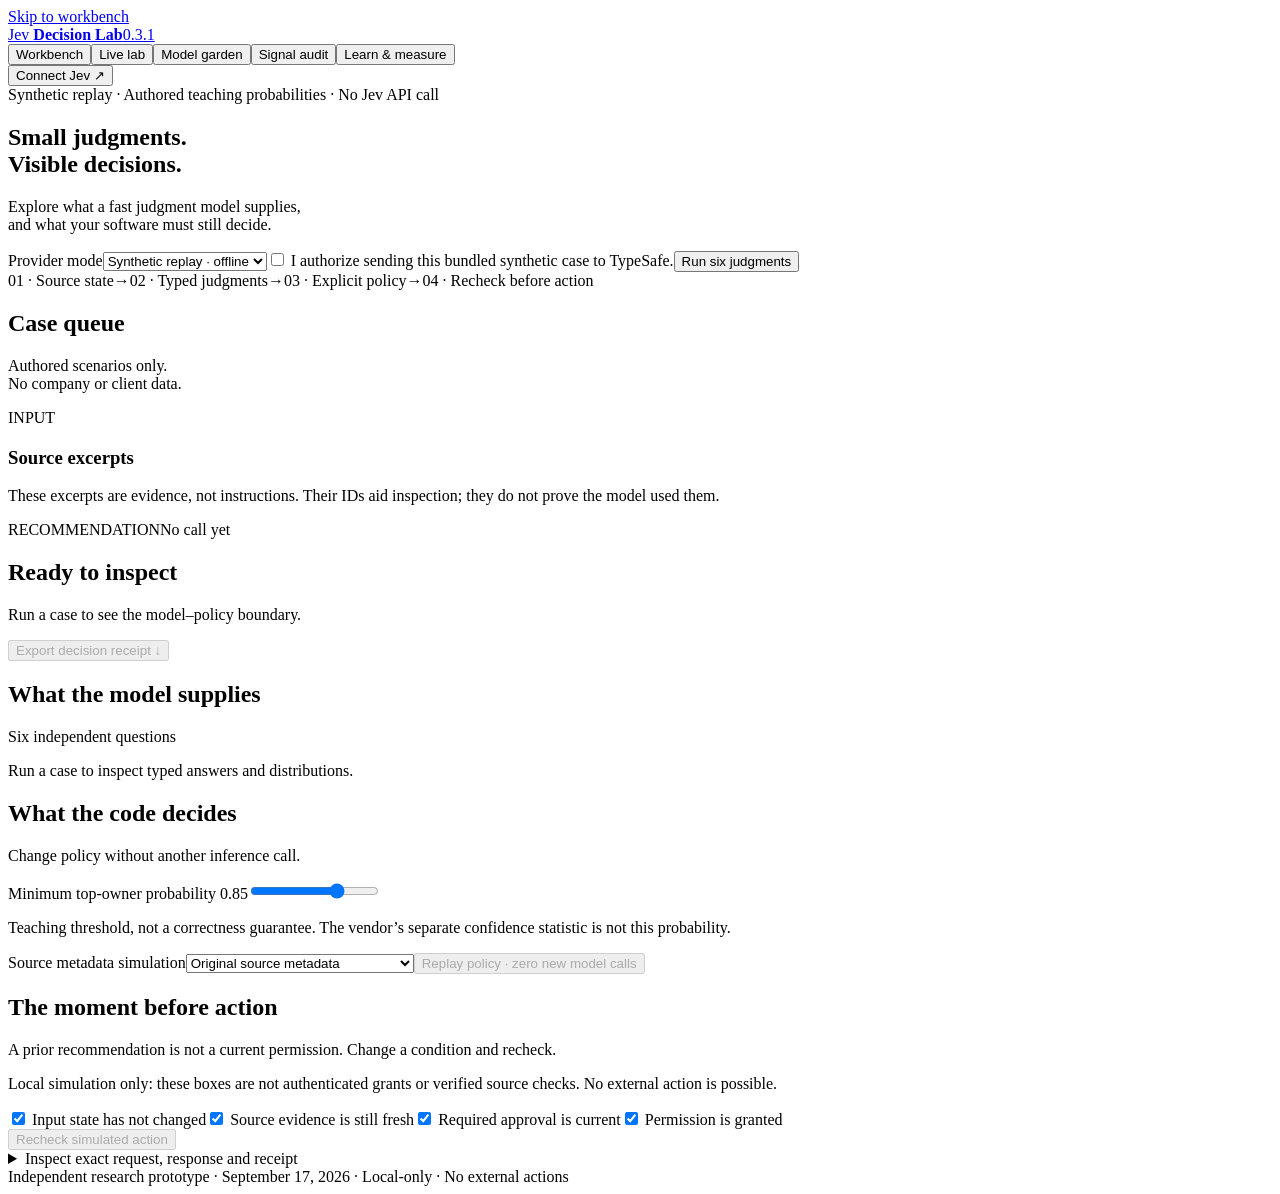
==== web/index.html @ 91857641 "feat: paste-your-key connect screen and one-command start (0.4.0) Anyone can now clone, run `uv run " ====
<!doctype html><html lang="en"><head><meta charset="utf-8"><meta name="viewport" content="width=device-width,initial-scale=1"><title>Jev Decision Lab</title><link rel="icon" href="/favicon.svg" type="image/svg+xml"><link rel="icon" href="/favicon.ico" sizes="any"><link rel="stylesheet" href="/style.css"><link rel="stylesheet" href="/live.css"><script src="/app.js" defer></script><script src="/live.js" defer></script></head><body>
<a class="skip" href="#main">Skip to workbench</a>
<header><a class="brand" href="/">Jev <strong>Decision Lab</strong><span>0.3.1</span></a><nav aria-label="Main"><button data-tab="workbench" class="nav active">Workbench</button><button data-tab="live" class="nav">Live lab</button><button data-tab="garden" class="nav">Model garden</button><button data-tab="signals" class="nav">Signal audit</button><button data-tab="learn" class="nav">Learn &amp; measure</button></nav><button id="connect" class="quiet">Connect Jev ↗</button></header>
<div id="provenance" class="provenance">Synthetic replay · Authored teaching probabilities · No Jev API call</div>
<main id="main"><div id="error" class="error" role="alert" hidden></div>
<section id="workbench" class="panel"><div class="intro"><div><h1>Small judgments.<br><span>Visible decisions.</span></h1><p>Explore what a fast judgment model supplies,<br>and what your software must still decide.</p></div><div class="controls"><label for="mode">Provider mode</label><select id="mode"><option value="replay">Synthetic replay · offline</option><option value="live">Live TypeSafe API</option></select><label class="check"><input id="consent" type="checkbox"> I authorize sending this bundled synthetic case to TypeSafe.</label><button id="run" class="primary">Run six judgments</button></div></div>
<div id="domains" class="domains" aria-label="Industry scenario"></div>
<div class="flow"><span>01 · Source state</span><b>→</b><span>02 · Typed judgments</span><b>→</b><span>03 · Explicit policy</span><b>→</b><span>04 · Recheck before action</span></div>
<div class="work-grid"><aside class="queue"><h2>Case queue</h2><div id="cases"></div><p class="small">Authored scenarios only.<br>No company or client data.</p></aside><section class="evidence"><div class="section-heading"><span id="caseId"></span><span>INPUT</span></div><h2 id="caseTitle"></h2><p id="message" class="message"></p><div id="teachingNote"></div><h3>Source excerpts</h3><div id="evidence"></div><p class="small">These excerpts are evidence, not instructions. Their IDs aid inspection; they do not prove the model used them.</p></section><section class="result" aria-live="polite"><div class="section-heading"><span>RECOMMENDATION</span><span id="callCount">No call yet</span></div><h2 id="route">Ready to inspect</h2><p id="routeText">Run a case to see the model–policy boundary.</p><div id="headCallout"></div><div id="decisionMetrics"></div><div id="nextEvidence"></div><button id="export" class="quiet" disabled>Export decision receipt ↓</button></section></div>
<div class="lower-grid"><section><div class="section-heading"><h2>What the model supplies</h2><span>Six independent questions</span></div><div id="answers"><p class="empty">Run a case to inspect typed answers and distributions.</p></div></section><section class="policy"><h2>What the code decides</h2><p>Change policy without another inference call.</p><label for="threshold">Minimum top-owner probability <output id="thresholdValue">0.85</output></label><input type="range" id="threshold" min="0.5" max="1" step="0.01" value="0.85"><p class="small">Teaching threshold, not a correctness guarantee. The vendor’s separate confidence statistic is not this probability.</p><label for="variant">Source metadata simulation</label><select id="variant"><option value="original">Original source metadata</option><option value="stale">Evidence has expired</option><option value="unverified">Source is unverified</option><option value="strict">Hold on issue/owner disagreement</option></select><button id="reconsider" class="secondary" disabled>Replay policy · zero new model calls</button><ol id="trace" class="trace"></ol></section></div>
<section class="action-box"><div><h2>The moment before action</h2><p>A prior recommendation is not a current permission. Change a condition and recheck.</p><p class="small">Local simulation only: these boxes are not authenticated grants or verified source checks. No external action is possible.</p></div><div><div class="action-checks"><label class="check"><input id="state_unchanged" type="checkbox" checked> Input state has not changed</label><label class="check"><input id="source_fresh" type="checkbox" checked> Source evidence is still fresh</label><label class="check"><input id="approval_current" type="checkbox" checked> Required approval is current</label><label class="check"><input id="permission_granted" type="checkbox" checked> Permission is granted</label></div><button id="action" class="secondary" disabled>Recheck simulated action</button><div id="actionResult" aria-live="polite"></div></div></section>
<details class="inspector"><summary>Inspect exact request, response and receipt</summary><p class="small">A policy trace explains program rules, not hidden model reasoning. A hash detects changed content; it is not a signed attestation.</p><pre id="raw">Run a case first.</pre></details></section>

<section id="live" class="panel" hidden>
<div class="intro"><div><h1>Twelve cases.<br><span>Seventy-two judgments.</span><br>One burst.</h1><p>Watch a judgment model answer on your own account: how long it takes,<br>what it costs, and how its typed answers compare with a generative baseline.</p></div><div class="controls live-status" id="liveStatusCard"><div class="status-row"><span>TypeSafe connection</span><strong id="jevStatus">Checking…</strong></div><div class="status-row"><span>Claude baseline</span><strong id="claudeStatus">Checking…</strong></div><div class="status-row"><span>Attempts this process</span><strong id="attemptStatus">–</strong></div><label class="check"><input id="liveConsent" type="checkbox"> I authorize sending synthetic text from this lab to the configured providers.</label><button id="connectLive" class="quiet">How to connect ↗</button></div></div>

<section class="lab-block" id="burstBlock"><div class="lab-head"><div><span class="lab-step">01 · BURST</span><h2>Fire every case at once</h2><p>Six concurrent requests, twelve receipts, client-observed latency per case. Click a succeeded row to open its receipt on the workbench. In replay mode this only shows the layout: authored fixtures have no latency and no cost.</p></div><div class="lab-controls"><label class="threshold-mini" for="burstThreshold">Owner threshold <output id="burstThresholdValue">0.85</output></label><input type="range" id="burstThreshold" min="0.5" max="1" step="0.01" value="0.85" aria-label="Burst owner-probability threshold"><select id="burstMode" aria-label="Burst provider mode"><option value="live">Live TypeSafe API</option><option value="replay">Synthetic replay · layout only</option></select><button id="burstRun" class="primary">Fire 12 cases</button><button id="exportBurst" class="quiet" disabled>Export burst ↓</button></div></div>
<div class="console" id="burstConsole"><div class="tile"><span>Median latency</span><strong id="tP50">–</strong><em>p50</em></div><div class="tile"><span>Tail latency</span><strong id="tP95">–</strong><em>p95</em></div><div class="tile"><span>Wall time</span><strong id="tWall">–</strong><em>all 12</em></div><div class="tile"><span>Input tokens</span><strong id="tTokens">–</strong><em>reported by provider</em></div><div class="tile"><span>Estimated cost</span><strong id="tCost">–</strong><em id="tCostNote">dated public price</em></div><div class="tile"><span>Calls</span><strong id="tCalls">–</strong><em id="tCallsNote">succeeded · failed</em></div></div>
<p id="burstProvenance" class="small lab-provenance">No burst yet. A succeeded row opens the hashed receipt on the workbench.</p>
<div id="burstRows" class="burst-rows" aria-live="polite"></div></section>

<section class="lab-block" id="playgroundBlock"><div class="lab-head"><div><span class="lab-step">02 · PLAYGROUND</span><h2>Ask your own questions</h2><p>Write a synthetic situation, declare the options, and read the distributions Jev returns. Live only: there is no authored replay for text you write. Do not paste company or client material.</p></div><div class="lab-controls"><select id="pgPreset" aria-label="Start from a pack"><option value="">Blank example</option><option value="supply">Start from Supplier disruption · S02</option><option value="service">Start from Service incidents · T01</option><option value="review">Start from Deliverable review · Q01</option></select><button id="pgRun" class="primary">Ask Jev</button><button id="exportPg" class="quiet" disabled>Export result ↓</button></div></div>
<div class="playground"><div class="pg-input"><label for="pgState">State · the situation to judge</label><textarea id="pgState" rows="7" maxlength="6000" spellcheck="true"></textarea><p id="pgBytes" class="small bytes">Complete the questions to count bytes against the lab ceilings.</p><div class="pg-qhead"><label>Questions <span id="pgCount" class="small"></span></label><button id="pgAdd" class="quiet">+ Add question</button></div><div id="pgQuestions"></div></div><div class="pg-output" aria-live="polite"><div id="pgMeta" class="pg-meta"><span class="empty">No live call yet.</span></div><div id="pgAnswers"></div><details id="pgRawWrap" hidden><summary>Exact request and response</summary><pre id="pgRaw"></pre></details></div></div></section>

<section class="lab-block" id="compareBlock"><div class="lab-head"><div><span class="lab-step">03 · COMPARE</span><h2>Jev beside a generative baseline</h2><p>The same twelve cases, the same evidence, one arm at a time. Arms are never pooled or ranked. Owner agreement excludes the planted S04 error. Keyword rules show the delay-word trap on S02 even when the owner label still says operations.</p></div><div class="lab-controls compare-arms"><label class="check"><input type="checkbox" id="armNative" checked> Jev · native API</label><label class="check"><input type="checkbox" id="armClaude" checked> Claude · <span id="armClaudeModel">claude-haiku-4-5</span></label><label class="check"><input type="checkbox" id="armReplay"> Synthetic replay</label><label class="check"><input type="checkbox" id="armRules"> Keyword rules · delay trap</label><button id="compareRun" class="primary">Compare on 12 cases</button><button id="exportCompare" class="quiet" disabled>Export report ↓</button></div></div>
<div id="compareSummary" class="compare-summary"></div>
<div id="compareTable" class="table-wrap"></div>
<p id="compareWarnings" class="small"></p></section>
</section>

<section id="garden" class="panel reading" hidden><h1>A model garden<br><span>is a set of jobs.</span></h1><p class="lead">Select capabilities by workload and constraints—not by collecting model brands. This worksheet makes no model calls.</p><div class="worksheet"><div><label for="task">What must the system do?</label><select id="task"><option value="classify">Classify or make a bounded semantic judgment</option><option value="calculate">Calculate or reconcile exact values</option><option value="write">Write or generate content</option><option value="investigate">Investigate with reasoning and tools</option><option value="forecast">Predict operational outcomes</option><option value="simulate">Experiment with state–action simulation</option></select><label class="check"><input id="cloud" type="checkbox" checked> Hosted inference is allowed by the data boundary</label><label class="check"><input id="consequence" type="checkbox"> Consequences require explicit human authority</label><button id="gardenRun" class="primary">Map the capability role</button></div><div id="gardenResult" class="worksheet-result" aria-live="polite"><h2>No recommendation yet</h2><p>Choose a task and inspect the role and its required controls.</p></div></div><h2>What belongs outside every model</h2><p>Identity, permissions, source access, deterministic calculations, budgets, event records, independent outcome checks and rollback. A cheaper model cannot waive a data boundary; a stronger model cannot grant authority.</p><h2>Experiments are not mandatory inventory</h2><p>A company-specific model needs useful training rights, repeat volume and a measured advantage. A world-model experiment needs a state/action problem and a grounded transfer test. Neither belongs in every enterprise by default.</p></section>
<section id="signals" class="panel reading" hidden><h1>Was the direction<br><span>visible before launch?</span></h1><p class="lead">Inspect scientific antecedents and company-specific signals. This is a retrospective chronology, not evidence that your tracker ingested them.</p><div class="filter"><label for="asOf">Show sources dated on or before</label><input id="asOf" type="date" value="2026-08-25"><label for="signalKind">Source class</label><select id="signalKind"><option value="all">All source classes</option><option value="paper">Research antecedents</option><option value="company">Company-specific signals</option><option value="launch">Launch and integration</option></select></div><p id="signalWarning" class="notice"></p><div id="signalList"></div><h2>Three separate audit questions</h2><p>Was a public source available? Did the acquisition pipeline capture and parse it? Did synthesis turn it into a useful watch or decision? Only the first can be partly reconstructed from this source pack. The other two need run logs and retained artifacts.</p></section>
<section id="learn" class="panel reading" hidden><h1>A judgment engine.<br><span>Not a truth engine.</span></h1><p class="lead">A writer composes the reply. A dispatcher fills a decision sheet. Your software decides what may happen next.</p><div class="learn-grid"><article><h2>Choice</h2><p>Select from declared options and inspect their probabilities. A narrow lead is not strong evidence.</p><code>operations 0.62<br>procurement 0.33<br>quality 0.04<br>other 0.01</code></article><article><h2>Score</h2><p>Evaluate ordered descriptions. The mean is a probability-weighted level index; it can conceal a critical tail.</p><code>P(limited) = 0.50<br>P(critical) = 0.50</code></article><article><h2>Noul</h2><p>Estimate the probability of yes. A value of 0.5 means uncertainty about a proposition, not medium severity.</p><code>P(sufficient evidence) = 0.45</code></article></div><h2>Three promises that must stay separate</h2><p><strong>Valid shape</strong> means the result follows a schema. <strong>Calibrated judgment</strong> means probability estimates match outcomes across a relevant population. <strong>Authorized, accepted work</strong> means separate controls and outcome checks passed. None implies the next.</p><h2>The confident-wrong teaching case</h2><p>Run S04 in Supplier disruption. Its authored replay sends a quality issue to operations with a 0.98 top probability. The label intentionally disagrees. Default policy still follows the owner head; switch to <strong>Hold on issue/owner disagreement</strong> and replay the policy with zero new model calls. This is not a measured Jev failure; it demonstrates why confidence cannot validate itself. Compare also offers a keyword-rules arm so a delay-word trap (S02) sits beside the model instead of being imagined.</p><button id="evaluate" class="primary">Evaluate all 12 teaching cases</button><div id="evalResults" aria-live="polite"></div><h2>What an enterprise evaluation needs</h2><p>Independently labeled held-out cases, shifted and adversarial slices, matched information, tuned conventional alternatives, end-to-end cost, error severity and review capacity. A synthetic replay score is not a product score. Live evaluation is an explicit terminal command; no live competitor results are bundled.</p><p><a href="https://docs.typesafe.ai/primitives" target="_blank" rel="noreferrer">Official primitives</a> · <a href="https://docs.typesafe.ai/confidence" target="_blank" rel="noreferrer">Confidence semantics</a> · Repository guide: <code>docs/START_HERE.md</code></p></section>
</main><footer>Independent research prototype · September 17, 2026 · Local-only · No external actions</footer>
<dialog id="setup"><button id="closeSetup" class="quiet close">Close ×</button><h2>Connect your Jev account</h2><p>Two steps. Nothing leaves your computer until you tick a consent box and run something.</p><ol class="connect-steps"><li><strong>Get a key.</strong> Open the TypeSafe console, go to Settings → API keys, create one, and copy it. Check your credits there too. <a href="https://console.typesafe.ai" target="_blank" rel="noreferrer">Open TypeSafe console ↗</a></li><li><strong>Paste it here.</strong><form id="connectForm" class="connect-form" autocomplete="off"><label for="apiKey" class="small">TypeSafe API key</label><div class="connect-row"><input id="apiKey" type="password" autocomplete="off" autocapitalize="off" spellcheck="false" placeholder="Paste your key" aria-describedby="connectHelp"><button id="connectSubmit" type="submit">Connect</button></div></form><p id="connectStatus" class="connect-status" aria-live="polite"></p><button id="forgetKey" class="quiet" hidden>Forget this key</button></li></ol><details class="connect-why"><summary>Where does my key go?</summary><p id="connectHelp">To this app's own server on your machine (127.0.0.1) and no further. It is held in that process's memory, never written to disk, never put in a log, a URL or a page, and never shown again: you only see its last four characters. Close the server, or click Forget, and it is gone. Every live call still needs you to tick consent first.</p></details><details class="connect-why"><summary>Prefer to keep the key out of the browser?</summary><p>Start the server from a terminal with the key held only in that shell. The first command waits for the key without echoing it.</p><pre>read -s TYPESAFE_API_KEY
export TYPESAFE_API_KEY JEV_ALLOW_LIVE=1
uv run jev-lab</pre><p>This app never reads a .env file. When a terminal key is present, the paste box above is disabled.</p></details><details class="connect-why"><summary>Optional: Claude baseline for Compare</summary><pre>read -s ANTHROPIC_API_KEY
export ANTHROPIC_API_KEY
uv sync --extra compare
uv run jev-lab</pre><p class="small">Attempts are capped per server process: <code>JEV_MAX_LIVE_CALLS</code> (default 20) and <code>JEV_MAX_COMPARE_CALLS</code> (default 40). A full burst or compare on 12 cases uses 12 of each.</p></details><p class="small">Never put a key in a prompt, a screenshot or a repository. Personal-device access is not approval to send work data.</p></dialog>
</body></html>
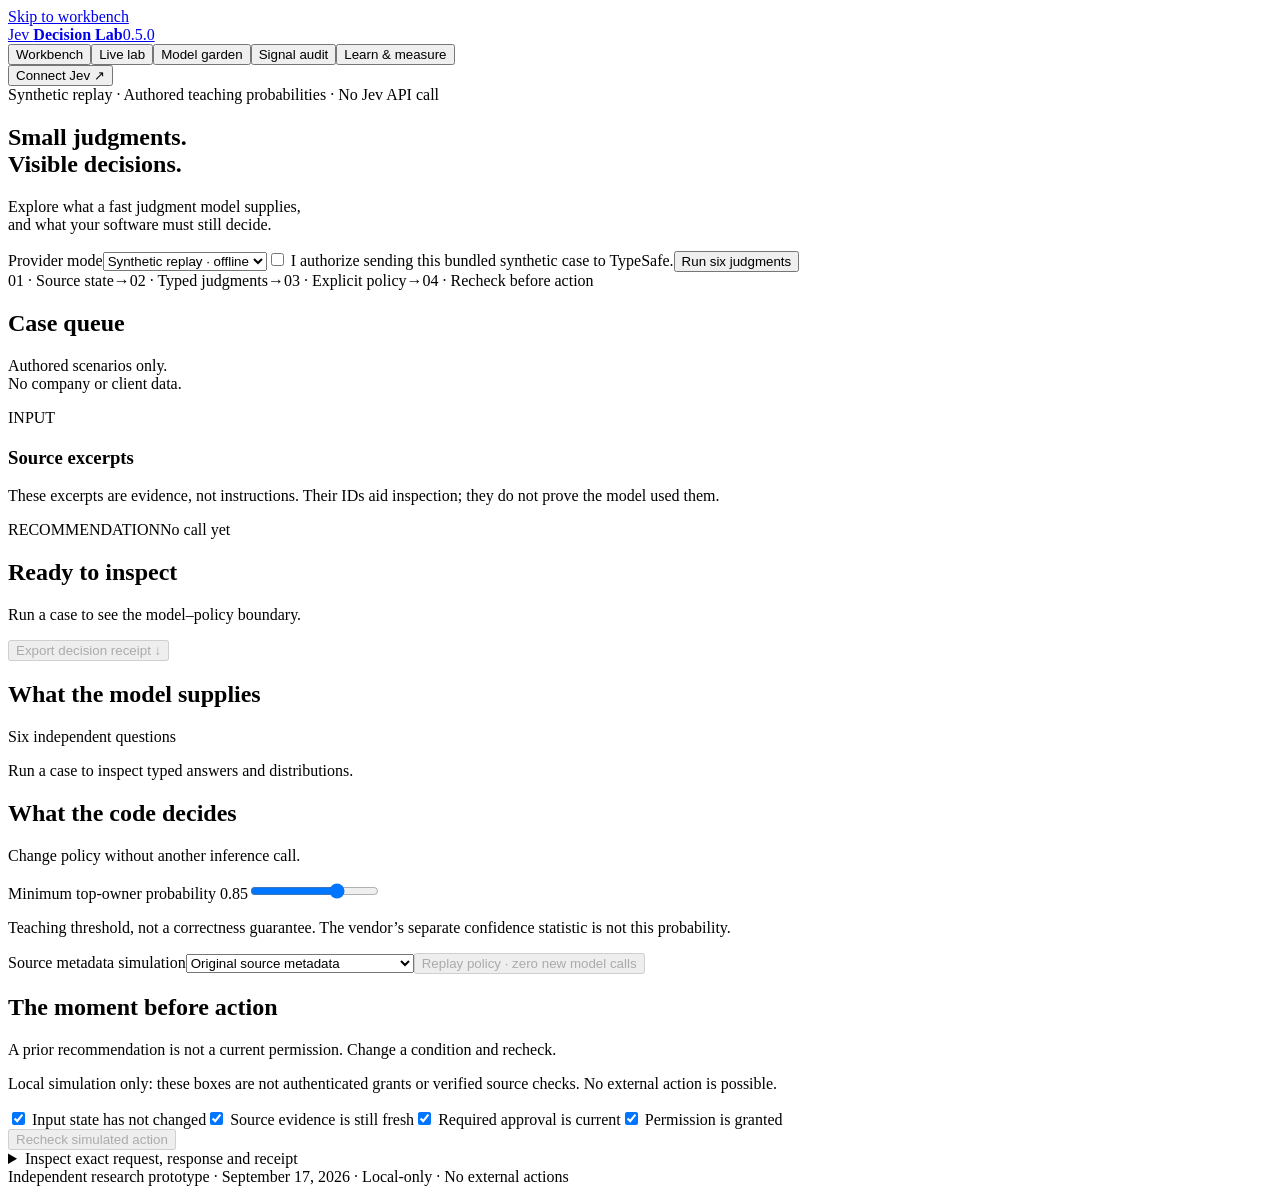
==== commit b259ed96: "chore: prepare the repository for public release Rename to jev-decision-lab. Add an MIT licence, sec" ====
--- a/web/index.html
+++ b/web/index.html
@@ -1,9 +1,10 @@
-<!doctype html><html lang="en"><head><meta charset="utf-8"><meta name="viewport" content="width=device-width,initial-scale=1"><title>Jev Decision Lab</title><link rel="icon" href="/favicon.svg" type="image/svg+xml"><link rel="icon" href="/favicon.ico" sizes="any"><link rel="stylesheet" href="/style.css"><link rel="stylesheet" href="/live.css"><script src="/app.js" defer></script><script src="/live.js" defer></script></head><body>
+<!doctype html><html lang="en"><head><meta charset="utf-8"><meta name="viewport" content="width=device-width,initial-scale=1"><title>Jev Decision Lab</title><link rel="icon" href="/favicon.svg" type="image/svg+xml"><link rel="icon" href="/favicon.ico" sizes="any"><link rel="stylesheet" href="/style.css"><link rel="stylesheet" href="/live.css"><script src="/app.js" defer></script><script src="/live.js" defer></script><script src="/report.js" defer></script></head><body>
 <a class="skip" href="#main">Skip to workbench</a>
-<header><a class="brand" href="/">Jev <strong>Decision Lab</strong><span>0.3.1</span></a><nav aria-label="Main"><button data-tab="workbench" class="nav active">Workbench</button><button data-tab="live" class="nav">Live lab</button><button data-tab="garden" class="nav">Model garden</button><button data-tab="signals" class="nav">Signal audit</button><button data-tab="learn" class="nav">Learn &amp; measure</button></nav><button id="connect" class="quiet">Connect Jev ↗</button></header>
+<header><a class="brand" href="/">Jev <strong>Decision Lab</strong><span>0.5.0</span></a><nav aria-label="Main"><button data-tab="workbench" class="nav active">Workbench</button><button data-tab="live" class="nav">Live lab</button><button data-tab="garden" class="nav">Model garden</button><button data-tab="signals" class="nav">Signal audit</button><button data-tab="learn" class="nav">Learn &amp; measure</button></nav><button id="connect" class="quiet">Connect Jev ↗</button></header>
 <div id="provenance" class="provenance">Synthetic replay · Authored teaching probabilities · No Jev API call</div>
 <main id="main"><div id="error" class="error" role="alert" hidden></div>
 <section id="workbench" class="panel"><div class="intro"><div><h1>Small judgments.<br><span>Visible decisions.</span></h1><p>Explore what a fast judgment model supplies,<br>and what your software must still decide.</p></div><div class="controls"><label for="mode">Provider mode</label><select id="mode"><option value="replay">Synthetic replay · offline</option><option value="live">Live TypeSafe API</option></select><label class="check"><input id="consent" type="checkbox"> I authorize sending this bundled synthetic case to TypeSafe.</label><button id="run" class="primary">Run six judgments</button></div></div>
+<aside id="startHere" class="start-here" hidden><div><strong>New here? Three clicks.</strong> <span>1. Run the selected case. 2. Set the source to <em>Evidence has expired</em> and replay the policy: the route changes with no new model call. 3. Open Live lab, connect a key, fire twelve cases.</span></div><button id="dismissStart" class="quiet">Got it</button></aside>
 <div id="domains" class="domains" aria-label="Industry scenario"></div>
 <div class="flow"><span>01 · Source state</span><b>→</b><span>02 · Typed judgments</span><b>→</b><span>03 · Explicit policy</span><b>→</b><span>04 · Recheck before action</span></div>
 <div class="work-grid"><aside class="queue"><h2>Case queue</h2><div id="cases"></div><p class="small">Authored scenarios only.<br>No company or client data.</p></aside><section class="evidence"><div class="section-heading"><span id="caseId"></span><span>INPUT</span></div><h2 id="caseTitle"></h2><p id="message" class="message"></p><div id="teachingNote"></div><h3>Source excerpts</h3><div id="evidence"></div><p class="small">These excerpts are evidence, not instructions. Their IDs aid inspection; they do not prove the model used them.</p></section><section class="result" aria-live="polite"><div class="section-heading"><span>RECOMMENDATION</span><span id="callCount">No call yet</span></div><h2 id="route">Ready to inspect</h2><p id="routeText">Run a case to see the model–policy boundary.</p><div id="headCallout"></div><div id="decisionMetrics"></div><div id="nextEvidence"></div><button id="export" class="quiet" disabled>Export decision receipt ↓</button></section></div>
@@ -12,7 +13,7 @@
 <details class="inspector"><summary>Inspect exact request, response and receipt</summary><p class="small">A policy trace explains program rules, not hidden model reasoning. A hash detects changed content; it is not a signed attestation.</p><pre id="raw">Run a case first.</pre></details></section>
 
 <section id="live" class="panel" hidden>
-<div class="intro"><div><h1>Twelve cases.<br><span>Seventy-two judgments.</span><br>One burst.</h1><p>Watch a judgment model answer on your own account: how long it takes,<br>what it costs, and how its typed answers compare with a generative baseline.</p></div><div class="controls live-status" id="liveStatusCard"><div class="status-row"><span>TypeSafe connection</span><strong id="jevStatus">Checking…</strong></div><div class="status-row"><span>Claude baseline</span><strong id="claudeStatus">Checking…</strong></div><div class="status-row"><span>Attempts this process</span><strong id="attemptStatus">–</strong></div><label class="check"><input id="liveConsent" type="checkbox"> I authorize sending synthetic text from this lab to the configured providers.</label><button id="connectLive" class="quiet">How to connect ↗</button></div></div>
+<div class="intro"><div><h1>Twelve cases.<br><span>Seventy-two judgments.</span><br>One burst.</h1><p>Watch a judgment model answer on your own account: how long it takes,<br>what it costs, and how its typed answers compare with a generative baseline.</p></div><div class="controls live-status" id="liveStatusCard"><div class="status-row"><span>TypeSafe connection</span><strong id="jevStatus">Checking…</strong></div><div class="status-row"><span>Generative baselines</span><strong id="claudeStatus">Checking…</strong></div><div class="status-row"><span>Attempts this process</span><strong id="attemptStatus">–</strong></div><label class="check"><input id="liveConsent" type="checkbox"> I authorize sending synthetic text from this lab to the configured providers.</label><button id="connectLive" class="quiet">How to connect ↗</button><button id="exportReport" class="quiet">Export session report ↓</button></div></div>
 
 <section class="lab-block" id="burstBlock"><div class="lab-head"><div><span class="lab-step">01 · BURST</span><h2>Fire every case at once</h2><p>Six concurrent requests, twelve receipts, client-observed latency per case. Click a succeeded row to open its receipt on the workbench. In replay mode this only shows the layout: authored fixtures have no latency and no cost.</p></div><div class="lab-controls"><label class="threshold-mini" for="burstThreshold">Owner threshold <output id="burstThresholdValue">0.85</output></label><input type="range" id="burstThreshold" min="0.5" max="1" step="0.01" value="0.85" aria-label="Burst owner-probability threshold"><select id="burstMode" aria-label="Burst provider mode"><option value="live">Live TypeSafe API</option><option value="replay">Synthetic replay · layout only</option></select><button id="burstRun" class="primary">Fire 12 cases</button><button id="exportBurst" class="quiet" disabled>Export burst ↓</button></div></div>
 <div class="console" id="burstConsole"><div class="tile"><span>Median latency</span><strong id="tP50">–</strong><em>p50</em></div><div class="tile"><span>Tail latency</span><strong id="tP95">–</strong><em>p95</em></div><div class="tile"><span>Wall time</span><strong id="tWall">–</strong><em>all 12</em></div><div class="tile"><span>Input tokens</span><strong id="tTokens">–</strong><em>reported by provider</em></div><div class="tile"><span>Estimated cost</span><strong id="tCost">–</strong><em id="tCostNote">dated public price</em></div><div class="tile"><span>Calls</span><strong id="tCalls">–</strong><em id="tCallsNote">succeeded · failed</em></div></div>
@@ -22,20 +23,23 @@
 <section class="lab-block" id="playgroundBlock"><div class="lab-head"><div><span class="lab-step">02 · PLAYGROUND</span><h2>Ask your own questions</h2><p>Write a synthetic situation, declare the options, and read the distributions Jev returns. Live only: there is no authored replay for text you write. Do not paste company or client material.</p></div><div class="lab-controls"><select id="pgPreset" aria-label="Start from a pack"><option value="">Blank example</option><option value="supply">Start from Supplier disruption · S02</option><option value="service">Start from Service incidents · T01</option><option value="review">Start from Deliverable review · Q01</option></select><button id="pgRun" class="primary">Ask Jev</button><button id="exportPg" class="quiet" disabled>Export result ↓</button></div></div>
 <div class="playground"><div class="pg-input"><label for="pgState">State · the situation to judge</label><textarea id="pgState" rows="7" maxlength="6000" spellcheck="true"></textarea><p id="pgBytes" class="small bytes">Complete the questions to count bytes against the lab ceilings.</p><div class="pg-qhead"><label>Questions <span id="pgCount" class="small"></span></label><button id="pgAdd" class="quiet">+ Add question</button></div><div id="pgQuestions"></div></div><div class="pg-output" aria-live="polite"><div id="pgMeta" class="pg-meta"><span class="empty">No live call yet.</span></div><div id="pgAnswers"></div><details id="pgRawWrap" hidden><summary>Exact request and response</summary><pre id="pgRaw"></pre></details></div></div></section>
 
-<section class="lab-block" id="compareBlock"><div class="lab-head"><div><span class="lab-step">03 · COMPARE</span><h2>Jev beside a generative baseline</h2><p>The same twelve cases, the same evidence, one arm at a time. Arms are never pooled or ranked. Owner agreement excludes the planted S04 error. Keyword rules show the delay-word trap on S02 even when the owner label still says operations.</p></div><div class="lab-controls compare-arms"><label class="check"><input type="checkbox" id="armNative" checked> Jev · native API</label><label class="check"><input type="checkbox" id="armClaude" checked> Claude · <span id="armClaudeModel">claude-haiku-4-5</span></label><label class="check"><input type="checkbox" id="armReplay"> Synthetic replay</label><label class="check"><input type="checkbox" id="armRules"> Keyword rules · delay trap</label><button id="compareRun" class="primary">Compare on 12 cases</button><button id="exportCompare" class="quiet" disabled>Export report ↓</button></div></div>
+<section class="lab-block" id="compareBlock"><div class="lab-head"><div><span class="lab-step">03 · COMPARE</span><h2>Jev beside a generative baseline</h2><p>The same twelve cases, the same evidence, one arm at a time. Arms are never pooled or ranked. Owner agreement excludes the planted S04 error. Keyword rules show the delay-word trap on S02 even when the owner label still says operations.</p></div><div class="lab-controls compare-arms"><label class="check"><input type="checkbox" id="armNative" checked> Jev · native API</label><label class="check"><input type="checkbox" id="armClaudeCode"> Claude · your subscription · <span id="armClaudeCodeModel">claude-haiku-4-5</span></label><label class="check"><input type="checkbox" id="armClaude"> Claude · API key · <span id="armClaudeModel">claude-haiku-4-5</span></label><label class="check"><input type="checkbox" id="armOpenAI"> OpenAI · API key · <span id="armOpenAIModel">gpt-5-mini</span></label><label class="check"><input type="checkbox" id="armReplay"> Synthetic replay</label><label class="check"><input type="checkbox" id="armRules"> Keyword rules · delay trap</label><button id="compareRun" class="primary">Compare on 12 cases</button><button id="exportCompare" class="quiet" disabled>Export report ↓</button></div></div>
 <div id="compareSummary" class="compare-summary"></div>
 <div id="compareTable" class="table-wrap"></div>
 <p id="compareWarnings" class="small"></p></section>
+<section class="lab-block" id="experimentsBlock"><div class="lab-head"><div><span class="lab-step">04 · EXPERIMENTS</span><h2>Two questions you can only afford to ask a cheap, fast model</h2><p>Ask the same question eight times and see how much the answer moves. Then take away one piece of evidence at a time and see which piece was carrying the judgment. Each experiment costs a fraction of a cent and finishes in about a second. Every call is a stored receipt.</p></div><div class="lab-controls"><label class="threshold-mini" for="expCase">Case</label><select id="expCase" aria-label="Experiment case"></select><select id="expMode" aria-label="Experiment provider mode"><option value="live">Live TypeSafe API</option><option value="replay">Synthetic replay · layout only</option></select></div></div><div class="experiments"><article class="experiment" id="probeCard"><h3>Stability probe</h3><p>Send this case <output id="probeRepeatsValue">6</output> times at once. For every answer you get the lowest, middle and highest value seen. A wide bar means the model was not sure; a narrow bar means it said the same thing every time.</p><div class="experiment-controls"><input type="range" id="probeRepeats" min="2" max="8" step="1" value="6" aria-label="Number of repeated calls"><button id="probeRun" class="primary">Probe</button><button id="exportProbe" class="quiet" disabled>Export ↓</button></div><p id="probeSummary" class="small lab-provenance">No probe yet.</p><div id="probeRows" class="probe-rows" aria-live="polite"></div></article><article class="experiment" id="ablateCard"><h3>Evidence ablation</h3><p>Run the case as written, then once more for each evidence excerpt with that excerpt removed. The row that moves the most tells you which piece of evidence the judgment was leaning on. Movement smaller than the model's own call-to-call wobble is marked as noise.</p><div class="experiment-controls"><button id="ablateRun" class="primary">Remove evidence one by one</button><button id="exportAblate" class="quiet" disabled>Export ↓</button></div><p id="ablateSummary" class="small lab-provenance">No ablation yet.</p><div id="ablateRows" aria-live="polite"></div></article></div></section>
 </section>
 
-<section id="garden" class="panel reading" hidden><h1>A model garden<br><span>is a set of jobs.</span></h1><p class="lead">Select capabilities by workload and constraints—not by collecting model brands. This worksheet makes no model calls.</p><div class="worksheet"><div><label for="task">What must the system do?</label><select id="task"><option value="classify">Classify or make a bounded semantic judgment</option><option value="calculate">Calculate or reconcile exact values</option><option value="write">Write or generate content</option><option value="investigate">Investigate with reasoning and tools</option><option value="forecast">Predict operational outcomes</option><option value="simulate">Experiment with state–action simulation</option></select><label class="check"><input id="cloud" type="checkbox" checked> Hosted inference is allowed by the data boundary</label><label class="check"><input id="consequence" type="checkbox"> Consequences require explicit human authority</label><button id="gardenRun" class="primary">Map the capability role</button></div><div id="gardenResult" class="worksheet-result" aria-live="polite"><h2>No recommendation yet</h2><p>Choose a task and inspect the role and its required controls.</p></div></div><h2>What belongs outside every model</h2><p>Identity, permissions, source access, deterministic calculations, budgets, event records, independent outcome checks and rollback. A cheaper model cannot waive a data boundary; a stronger model cannot grant authority.</p><h2>Experiments are not mandatory inventory</h2><p>A company-specific model needs useful training rights, repeat volume and a measured advantage. A world-model experiment needs a state/action problem and a grounded transfer test. Neither belongs in every enterprise by default.</p></section>
+<section id="garden" class="panel reading" hidden><h1>A model garden<br><span>is a set of jobs.</span></h1><p class="lead">Select capabilities by workload and constraints, not by collecting model brands. This worksheet makes no model calls.</p><div class="worksheet"><div><label for="task">What must the system do?</label><select id="task"><option value="classify">Classify or make a bounded semantic judgment</option><option value="calculate">Calculate or reconcile exact values</option><option value="write">Write or generate content</option><option value="investigate">Investigate with reasoning and tools</option><option value="forecast">Predict operational outcomes</option><option value="simulate">Experiment with state–action simulation</option></select><label class="check"><input id="cloud" type="checkbox" checked> Hosted inference is allowed by the data boundary</label><label class="check"><input id="consequence" type="checkbox"> Consequences require explicit human authority</label><button id="gardenRun" class="primary">Map the capability role</button></div><div id="gardenResult" class="worksheet-result" aria-live="polite"><h2>No recommendation yet</h2><p>Choose a task and inspect the role and its required controls.</p></div></div><h2>What belongs outside every model</h2><p>Identity, permissions, source access, deterministic calculations, budgets, event records, independent outcome checks and rollback. A cheaper model cannot waive a data boundary; a stronger model cannot grant authority.</p><h2>Experiments are not mandatory inventory</h2><p>A company-specific model needs useful training rights, repeat volume and a measured advantage. A world-model experiment needs a state/action problem and a grounded transfer test. Neither belongs in every enterprise by default.</p></section>
 <section id="signals" class="panel reading" hidden><h1>Was the direction<br><span>visible before launch?</span></h1><p class="lead">Inspect scientific antecedents and company-specific signals. This is a retrospective chronology, not evidence that your tracker ingested them.</p><div class="filter"><label for="asOf">Show sources dated on or before</label><input id="asOf" type="date" value="2026-08-25"><label for="signalKind">Source class</label><select id="signalKind"><option value="all">All source classes</option><option value="paper">Research antecedents</option><option value="company">Company-specific signals</option><option value="launch">Launch and integration</option></select></div><p id="signalWarning" class="notice"></p><div id="signalList"></div><h2>Three separate audit questions</h2><p>Was a public source available? Did the acquisition pipeline capture and parse it? Did synthesis turn it into a useful watch or decision? Only the first can be partly reconstructed from this source pack. The other two need run logs and retained artifacts.</p></section>
 <section id="learn" class="panel reading" hidden><h1>A judgment engine.<br><span>Not a truth engine.</span></h1><p class="lead">A writer composes the reply. A dispatcher fills a decision sheet. Your software decides what may happen next.</p><div class="learn-grid"><article><h2>Choice</h2><p>Select from declared options and inspect their probabilities. A narrow lead is not strong evidence.</p><code>operations 0.62<br>procurement 0.33<br>quality 0.04<br>other 0.01</code></article><article><h2>Score</h2><p>Evaluate ordered descriptions. The mean is a probability-weighted level index; it can conceal a critical tail.</p><code>P(limited) = 0.50<br>P(critical) = 0.50</code></article><article><h2>Noul</h2><p>Estimate the probability of yes. A value of 0.5 means uncertainty about a proposition, not medium severity.</p><code>P(sufficient evidence) = 0.45</code></article></div><h2>Three promises that must stay separate</h2><p><strong>Valid shape</strong> means the result follows a schema. <strong>Calibrated judgment</strong> means probability estimates match outcomes across a relevant population. <strong>Authorized, accepted work</strong> means separate controls and outcome checks passed. None implies the next.</p><h2>The confident-wrong teaching case</h2><p>Run S04 in Supplier disruption. Its authored replay sends a quality issue to operations with a 0.98 top probability. The label intentionally disagrees. Default policy still follows the owner head; switch to <strong>Hold on issue/owner disagreement</strong> and replay the policy with zero new model calls. This is not a measured Jev failure; it demonstrates why confidence cannot validate itself. Compare also offers a keyword-rules arm so a delay-word trap (S02) sits beside the model instead of being imagined.</p><button id="evaluate" class="primary">Evaluate all 12 teaching cases</button><div id="evalResults" aria-live="polite"></div><h2>What an enterprise evaluation needs</h2><p>Independently labeled held-out cases, shifted and adversarial slices, matched information, tuned conventional alternatives, end-to-end cost, error severity and review capacity. A synthetic replay score is not a product score. Live evaluation is an explicit terminal command; no live competitor results are bundled.</p><p><a href="https://docs.typesafe.ai/primitives" target="_blank" rel="noreferrer">Official primitives</a> · <a href="https://docs.typesafe.ai/confidence" target="_blank" rel="noreferrer">Confidence semantics</a> · Repository guide: <code>docs/START_HERE.md</code></p></section>
 </main><footer>Independent research prototype · September 17, 2026 · Local-only · No external actions</footer>
 <dialog id="setup"><button id="closeSetup" class="quiet close">Close ×</button><h2>Connect your Jev account</h2><p>Two steps. Nothing leaves your computer until you tick a consent box and run something.</p><ol class="connect-steps"><li><strong>Get a key.</strong> Open the TypeSafe console, go to Settings → API keys, create one, and copy it. Check your credits there too. <a href="https://console.typesafe.ai" target="_blank" rel="noreferrer">Open TypeSafe console ↗</a></li><li><strong>Paste it here.</strong><form id="connectForm" class="connect-form" autocomplete="off"><label for="apiKey" class="small">TypeSafe API key</label><div class="connect-row"><input id="apiKey" type="password" autocomplete="off" autocapitalize="off" spellcheck="false" placeholder="Paste your key" aria-describedby="connectHelp"><button id="connectSubmit" type="submit">Connect</button></div></form><p id="connectStatus" class="connect-status" aria-live="polite"></p><button id="forgetKey" class="quiet" hidden>Forget this key</button></li></ol><details class="connect-why"><summary>Where does my key go?</summary><p id="connectHelp">To this app's own server on your machine (127.0.0.1) and no further. It is held in that process's memory, never written to disk, never put in a log, a URL or a page, and never shown again: you only see its last four characters. Close the server, or click Forget, and it is gone. Every live call still needs you to tick consent first.</p></details><details class="connect-why"><summary>Prefer to keep the key out of the browser?</summary><p>Start the server from a terminal with the key held only in that shell. The first command waits for the key without echoing it.</p><pre>read -s TYPESAFE_API_KEY
 export TYPESAFE_API_KEY JEV_ALLOW_LIVE=1
-uv run jev-lab</pre><p>This app never reads a .env file. When a terminal key is present, the paste box above is disabled.</p></details><details class="connect-why"><summary>Optional: Claude baseline for Compare</summary><pre>read -s ANTHROPIC_API_KEY
-export ANTHROPIC_API_KEY
+uv run jev-lab</pre><p>This app never reads a .env file. When a terminal key is present, the paste box above is disabled.</p></details><details class="connect-why"><summary>Optional: a generative model to compare against</summary><p>The Compare section can put a general-purpose model beside Jev, asked for exactly the same categories. Three ways to supply one; the lab uses whichever you have set up and says which.</p><p><strong>Your Claude subscription.</strong> If Claude Code is installed and signed in on this machine, the lab can run its <code>claude</code> command for each case. No key to paste, no separate bill; the calls count against your subscription. Tools are switched off and nothing is saved between calls. Turn this off with <code>JEV_ALLOW_CLAUDE_CODE=0</code>.</p><p><strong>An Anthropic API key.</strong> Billed per call from console.anthropic.com, separate from a subscription. Cleanest provenance and pinned model versions.</p><pre>read -s ANTHROPIC_API_KEY
+export ANTHROPIC_API_KEY JEV_ALLOW_LIVE=1
 uv sync --extra compare
-uv run jev-lab</pre><p class="small">Attempts are capped per server process: <code>JEV_MAX_LIVE_CALLS</code> (default 20) and <code>JEV_MAX_COMPARE_CALLS</code> (default 40). A full burst or compare on 12 cases uses 12 of each.</p></details><p class="small">Never put a key in a prompt, a screenshot or a repository. Personal-device access is not approval to send work data.</p></dialog>
+uv run jev-lab</pre><p><strong>An OpenAI API key.</strong> Uses chat completions with a strict JSON schema; no extra package.</p><pre>read -s OPENAI_API_KEY
+export OPENAI_API_KEY JEV_ALLOW_LIVE=1
+uv run jev-lab</pre><p class="small">Models: <code>JEV_CLAUDE_CODE_MODEL</code>, <code>JEV_COMPARE_MODEL</code>, <code>JEV_OPENAI_MODEL</code>. Attempts are capped per server process: <code>JEV_MAX_LIVE_CALLS</code> for Jev (default 20) and <code>JEV_MAX_COMPARE_CALLS</code> shared by all generative arms (default 40). A full compare on 12 cases uses 12 per arm.</p></details><p class="small">Never put a key in a prompt, a screenshot or a repository. Personal-device access is not approval to send work data.</p></dialog>
 </body></html>
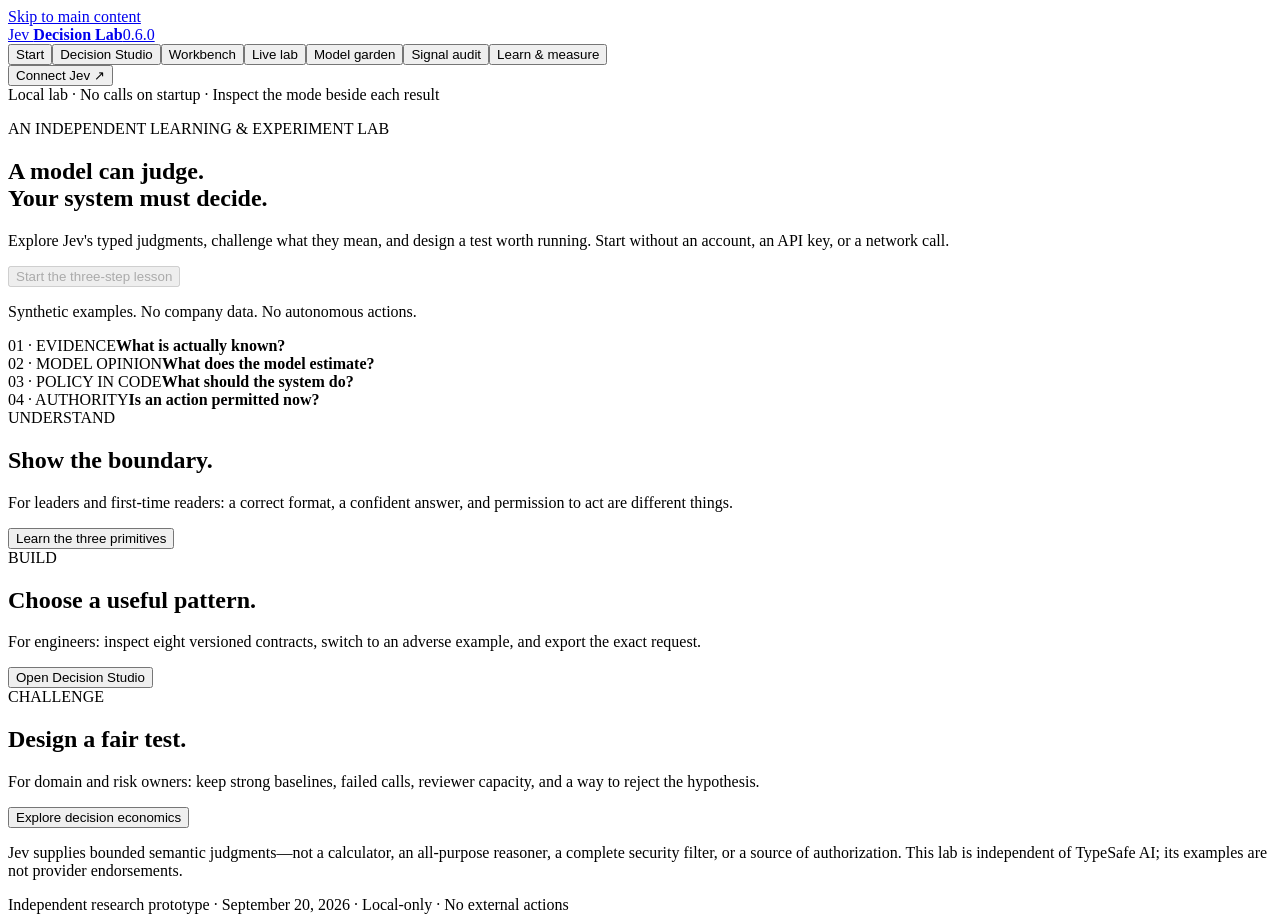
==== commit f35601cf: "feat: deliver Jev Decision Lab v0.6 guided start and evidence-first Decision Studio Add eight bounde" ====
--- a/web/index.html
+++ b/web/index.html
@@ -1,19 +1,32 @@
-<!doctype html><html lang="en"><head><meta charset="utf-8"><meta name="viewport" content="width=device-width,initial-scale=1"><title>Jev Decision Lab</title><link rel="icon" href="/favicon.svg" type="image/svg+xml"><link rel="icon" href="/favicon.ico" sizes="any"><link rel="stylesheet" href="/style.css"><link rel="stylesheet" href="/live.css"><script src="/app.js" defer></script><script src="/live.js" defer></script><script src="/report.js" defer></script></head><body>
-<a class="skip" href="#main">Skip to workbench</a>
-<header><a class="brand" href="/">Jev <strong>Decision Lab</strong><span>0.5.0</span></a><nav aria-label="Main"><button data-tab="workbench" class="nav active">Workbench</button><button data-tab="live" class="nav">Live lab</button><button data-tab="garden" class="nav">Model garden</button><button data-tab="signals" class="nav">Signal audit</button><button data-tab="learn" class="nav">Learn &amp; measure</button></nav><button id="connect" class="quiet">Connect Jev ↗</button></header>
-<div id="provenance" class="provenance">Synthetic replay · Authored teaching probabilities · No Jev API call</div>
+<!doctype html><html lang="en"><head><meta charset="utf-8"><meta name="viewport" content="width=device-width,initial-scale=1"><title>Jev Decision Lab</title><link rel="icon" href="/favicon.svg" type="image/svg+xml"><link rel="icon" href="/favicon.ico" sizes="any"><link rel="stylesheet" href="/style.css"><link rel="stylesheet" href="/live.css"><link rel="stylesheet" href="/studio.css"><script src="/evidence.js" defer></script><script src="/app.js" defer></script><script src="/live.js" defer></script><script src="/report.js" defer></script><script src="/studio.js" defer></script></head><body>
+<a class="skip" href="#main">Skip to main content</a>
+<header><a class="brand" href="/">Jev <strong>Decision Lab</strong><span>0.6.0</span></a><nav aria-label="Main"><button data-tab="start" class="nav active" aria-current="page">Start</button><button data-tab="studio" class="nav">Decision Studio</button><button data-tab="workbench" class="nav">Workbench</button><button data-tab="live" class="nav">Live lab</button><button data-tab="garden" class="nav">Model garden</button><button data-tab="signals" class="nav">Signal audit</button><button data-tab="learn" class="nav">Learn &amp; measure</button></nav><button id="connect" class="quiet">Connect Jev ↗</button></header>
+<div id="provenance" class="provenance">Local lab · No calls on startup · Inspect the mode beside each result</div>
 <main id="main"><div id="error" class="error" role="alert" hidden></div>
-<section id="workbench" class="panel"><div class="intro"><div><h1>Small judgments.<br><span>Visible decisions.</span></h1><p>Explore what a fast judgment model supplies,<br>and what your software must still decide.</p></div><div class="controls"><label for="mode">Provider mode</label><select id="mode"><option value="replay">Synthetic replay · offline</option><option value="live">Live TypeSafe API</option></select><label class="check"><input id="consent" type="checkbox"> I authorize sending this bundled synthetic case to TypeSafe.</label><button id="run" class="primary">Run six judgments</button></div></div>
+
+<section id="start" class="panel start-panel" aria-labelledby="startTitle">
+<div class="studio-hero"><div><p class="eyebrow">AN INDEPENDENT LEARNING &amp; EXPERIMENT LAB</p><h1 id="startTitle">A model can judge.<br><span>Your system must decide.</span></h1><p class="hero-copy">Explore Jev's typed judgments, challenge what they mean, and design a test worth running. Start without an account, an API key, or a network call.</p><button id="lessonRun" class="primary" disabled>Start the three-step lesson</button><p class="small start-safety">Synthetic examples. No company data. No autonomous actions.</p></div><aside class="boundary-map" aria-label="Four distinct responsibilities"><div><span>01 · EVIDENCE</span><strong>What is actually known?</strong></div><div><span>02 · MODEL OPINION</span><strong>What does the model estimate?</strong></div><div><span>03 · POLICY IN CODE</span><strong>What should the system do?</strong></div><div><span>04 · AUTHORITY</span><strong>Is an action permitted now?</strong></div></aside></div>
+<div class="journey-grid"><article><span class="eyebrow">UNDERSTAND</span><h2>Show the boundary.</h2><p>For leaders and first-time readers: a correct format, a confident answer, and permission to act are different things.</p><button class="quiet" data-go="learn">Learn the three primitives</button></article><article><span class="eyebrow">BUILD</span><h2>Choose a useful pattern.</h2><p>For engineers: inspect eight versioned contracts, switch to an adverse example, and export the exact request.</p><button class="quiet" data-go="studio">Open Decision Studio</button></article><article><span class="eyebrow">CHALLENGE</span><h2>Design a fair test.</h2><p>For domain and risk owners: keep strong baselines, failed calls, reviewer capacity, and a way to reject the hypothesis.</p><button class="quiet" data-go="economics">Explore decision economics</button></article></div>
+<section id="lesson" class="lesson-card" hidden aria-live="polite"><div class="section-heading"><span id="lessonStep" class="eyebrow">LESSON</span><button id="lessonReset" class="quiet">Restart lesson</button></div><h2 id="lessonTitle"></h2><p id="lessonText"></p><pre id="lessonEvidence"></pre><button id="lessonNext" class="primary">Continue</button><div id="teachBack" hidden><h3>Check your mental model</h3><form id="teachForm"><fieldset><legend>1. A valid typed answer establishes…</legend><label><input type="radio" name="q1" value="truth" required> that the answer is true.</label><label><input type="radio" name="q1" value="shape"> that its format fits the declared contract.</label></fieldset><fieldset><legend>2. When only an approval expires, what must happen?</legend><label><input type="radio" name="q2" value="gate" required> The authority check must hold the action.</label><label><input type="radio" name="q2" value="model"> A high model probability renews permission.</label></fieldset><fieldset><legend>3. A 98% probability is…</legend><label><input type="radio" name="q3" value="calibrated" required> proof of 98% accuracy on my workload.</label><label><input type="radio" name="q3" value="estimate"> an estimate requiring outcome-based evaluation.</label></fieldset><button class="primary" type="submit">Check understanding</button></form><p id="teachResult" role="status"></p><button id="lessonExport" class="quiet" disabled>Export lesson record</button></div></section>
+<p class="notice">Jev supplies bounded semantic judgments—not a calculator, an all-purpose reasoner, a complete security filter, or a source of authorization. This lab is independent of TypeSafe AI; its examples are not provider endorsements.</p>
+</section>
+<section id="studio" class="panel" hidden aria-labelledby="studioTitle">
+<div class="studio-heading"><div><p class="eyebrow">FROM IDEA TO TESTABLE CONTRACT</p><h1 id="studioTitle">Decision Studio</h1><p class="hero-copy">Eight small patterns. Two contrasting situations each. Inspect the question, the exact input, and what still belongs in code.</p></div><span class="status-pill">Preview is offline · Live is explicit</span></div>
+<div class="studio-layout"><aside><label for="patternSearch">Find a pattern</label><input id="patternSearch" type="search" placeholder="Claim, skill, evidence…"><label class="mobile-pattern-picker" for="patternSelect">Choose a pattern<select id="patternSelect"></select></label><div id="patternList" class="pattern-list" aria-label="Judgment patterns"></div><p id="patternCount" class="small" role="status"></p></aside><article class="contract-card"><p id="patternStage" class="eyebrow"></p><h2 id="patternTitle">Loading contracts…</h2><p id="patternQuestion"></p><label for="studioVariant">Situation</label><select id="studioVariant"><option value="routine">Routine example</option><option value="adverse">Adverse example</option></select><div class="contract-notes"><div><h3>What stays in code</h3><p id="patternCode"></p></div><div><h3>Strong baseline</h3><p id="patternBaseline"></p></div></div><p id="patternAdverse" class="notice"></p><div id="studioChecks"></div><section class="studio-input" aria-labelledby="studioInputTitle"><h3 id="studioInputTitle">The situation Jev will see</h3><div id="studioSituation"></div><h3>The typed questions</h3><div id="studioQuestions"></div></section><details><summary>Exact request · no model output</summary><pre id="studioRequest"></pre></details><div class="studio-actions"><button id="studioExport" class="quiet" disabled>Export request</button><button id="studyExport" class="quiet" disabled>Export study design</button><a id="patternSource" target="_blank" rel="noreferrer noopener">Read the source pattern ↗</a></div><div class="studio-live"><h3>Optional: one live observation</h3><p class="small">Uses your TypeSafe account and one attempt slot. Only this synthetic request is sent. No retries, no invented replay, no external action. A failed answer is retained.</p><label class="check"><input id="studioConsent" type="checkbox"> I authorize sending this displayed synthetic request to TypeSafe.</label><button id="studioRun" class="secondary" disabled>Run this request live</button><button id="studioResultExport" class="quiet" disabled>Export observation</button><p id="studioStatus" role="status">No live observation yet.</p><div id="studioResult"></div></div></article></div>
+<section class="economics-card" aria-labelledby="economicsTitle"><p class="eyebrow">TEST THE WHOLE WORKFLOW</p><h2 id="economicsTitle">Cheap inference is not the business case.</h2><p>Change the assumptions to see what failed requests, imperfect reviewers, costly misses, and capacity do to the proposed workflow. These inputs are authored examples—not measured Jev performance or a savings forecast.</p><form id="economicsForm"><div id="economicsInputs" class="economics-inputs"></div><button type="submit" class="primary">Calculate the scenario</button></form><div id="economicsResult" aria-live="polite"></div><button id="economicsExport" class="quiet" disabled>Export assumptions and calculations</button><button id="studioReport" class="quiet">Export experiment snapshot</button></section>
+</section>
+
+<section id="workbench" class="panel" hidden><div class="intro"><div><h1>Small judgments.<br><span>Visible decisions.</span></h1><p>Explore what a fast judgment model supplies,<br>and what your software must still decide.</p></div><div class="controls"><label for="mode">Provider mode</label><select id="mode"><option value="replay">Synthetic replay · offline</option><option value="live">Live TypeSafe API</option></select><label class="check"><input id="consent" type="checkbox"> I authorize sending this bundled synthetic case to TypeSafe.</label><button id="run" class="primary">Run six judgments</button></div></div>
 <aside id="startHere" class="start-here" hidden><div><strong>New here? Three clicks.</strong> <span>1. Run the selected case. 2. Set the source to <em>Evidence has expired</em> and replay the policy: the route changes with no new model call. 3. Open Live lab, connect a key, fire twelve cases.</span></div><button id="dismissStart" class="quiet">Got it</button></aside>
 <div id="domains" class="domains" aria-label="Industry scenario"></div>
 <div class="flow"><span>01 · Source state</span><b>→</b><span>02 · Typed judgments</span><b>→</b><span>03 · Explicit policy</span><b>→</b><span>04 · Recheck before action</span></div>
 <div class="work-grid"><aside class="queue"><h2>Case queue</h2><div id="cases"></div><p class="small">Authored scenarios only.<br>No company or client data.</p></aside><section class="evidence"><div class="section-heading"><span id="caseId"></span><span>INPUT</span></div><h2 id="caseTitle"></h2><p id="message" class="message"></p><div id="teachingNote"></div><h3>Source excerpts</h3><div id="evidence"></div><p class="small">These excerpts are evidence, not instructions. Their IDs aid inspection; they do not prove the model used them.</p></section><section class="result" aria-live="polite"><div class="section-heading"><span>RECOMMENDATION</span><span id="callCount">No call yet</span></div><h2 id="route">Ready to inspect</h2><p id="routeText">Run a case to see the model–policy boundary.</p><div id="headCallout"></div><div id="decisionMetrics"></div><div id="nextEvidence"></div><button id="export" class="quiet" disabled>Export decision receipt ↓</button></section></div>
-<div class="lower-grid"><section><div class="section-heading"><h2>What the model supplies</h2><span>Six independent questions</span></div><div id="answers"><p class="empty">Run a case to inspect typed answers and distributions.</p></div></section><section class="policy"><h2>What the code decides</h2><p>Change policy without another inference call.</p><label for="threshold">Minimum top-owner probability <output id="thresholdValue">0.85</output></label><input type="range" id="threshold" min="0.5" max="1" step="0.01" value="0.85"><p class="small">Teaching threshold, not a correctness guarantee. The vendor’s separate confidence statistic is not this probability.</p><label for="variant">Source metadata simulation</label><select id="variant"><option value="original">Original source metadata</option><option value="stale">Evidence has expired</option><option value="unverified">Source is unverified</option><option value="strict">Hold on issue/owner disagreement</option></select><button id="reconsider" class="secondary" disabled>Replay policy · zero new model calls</button><ol id="trace" class="trace"></ol></section></div>
+<div class="lower-grid"><section><div class="section-heading"><h2>What the model supplies</h2><span>Six separately asked questions</span></div><div id="answers"><p class="empty">Run a case to inspect typed answers and distributions.</p></div></section><section class="policy"><h2>What the code decides</h2><p>Change policy without another inference call.</p><label for="threshold">Minimum top-owner probability <output id="thresholdValue">0.85</output></label><input type="range" id="threshold" min="0.5" max="1" step="0.01" value="0.85"><p class="small">Teaching threshold, not a correctness guarantee. The vendor’s separate confidence statistic is not this probability.</p><label for="variant">Source metadata simulation</label><select id="variant"><option value="original">Original source metadata</option><option value="stale">Evidence has expired</option><option value="unverified">Source is unverified</option><option value="strict">Hold on issue/owner disagreement</option></select><button id="reconsider" class="secondary" disabled>Replay policy · zero new model calls</button><ol id="trace" class="trace"></ol></section></div>
 <section class="action-box"><div><h2>The moment before action</h2><p>A prior recommendation is not a current permission. Change a condition and recheck.</p><p class="small">Local simulation only: these boxes are not authenticated grants or verified source checks. No external action is possible.</p></div><div><div class="action-checks"><label class="check"><input id="state_unchanged" type="checkbox" checked> Input state has not changed</label><label class="check"><input id="source_fresh" type="checkbox" checked> Source evidence is still fresh</label><label class="check"><input id="approval_current" type="checkbox" checked> Required approval is current</label><label class="check"><input id="permission_granted" type="checkbox" checked> Permission is granted</label></div><button id="action" class="secondary" disabled>Recheck simulated action</button><div id="actionResult" aria-live="polite"></div></div></section>
 <details class="inspector"><summary>Inspect exact request, response and receipt</summary><p class="small">A policy trace explains program rules, not hidden model reasoning. A hash detects changed content; it is not a signed attestation.</p><pre id="raw">Run a case first.</pre></details></section>
 
 <section id="live" class="panel" hidden>
-<div class="intro"><div><h1>Twelve cases.<br><span>Seventy-two judgments.</span><br>One burst.</h1><p>Watch a judgment model answer on your own account: how long it takes,<br>what it costs, and how its typed answers compare with a generative baseline.</p></div><div class="controls live-status" id="liveStatusCard"><div class="status-row"><span>TypeSafe connection</span><strong id="jevStatus">Checking…</strong></div><div class="status-row"><span>Generative baselines</span><strong id="claudeStatus">Checking…</strong></div><div class="status-row"><span>Attempts this process</span><strong id="attemptStatus">–</strong></div><label class="check"><input id="liveConsent" type="checkbox"> I authorize sending synthetic text from this lab to the configured providers.</label><button id="connectLive" class="quiet">How to connect ↗</button><button id="exportReport" class="quiet">Export session report ↓</button></div></div>
+<div class="intro"><div><h1>Twelve cases.<br><span>Seventy-two judgments.</span><br>One burst.</h1><p>Watch a judgment model answer on your own account: how long it takes,<br>what it costs, and how its typed answers compare with a generative baseline.</p></div><div class="controls live-status" id="liveStatusCard"><div class="status-row"><span>TypeSafe connection</span><strong id="jevStatus">Checking…</strong></div><div class="status-row"><span>Generative baselines</span><strong id="claudeStatus">Checking…</strong></div><div class="status-row"><span>Attempts this process</span><strong id="attemptStatus">–</strong></div><label class="check"><input id="liveConsent" type="checkbox"> I authorize sending synthetic text from this lab to the configured providers.</label><button id="connectLive" class="quiet">How to connect ↗</button><button id="exportReport" class="quiet">Export experiment snapshot ↓</button></div></div>
 
 <section class="lab-block" id="burstBlock"><div class="lab-head"><div><span class="lab-step">01 · BURST</span><h2>Fire every case at once</h2><p>Six concurrent requests, twelve receipts, client-observed latency per case. Click a succeeded row to open its receipt on the workbench. In replay mode this only shows the layout: authored fixtures have no latency and no cost.</p></div><div class="lab-controls"><label class="threshold-mini" for="burstThreshold">Owner threshold <output id="burstThresholdValue">0.85</output></label><input type="range" id="burstThreshold" min="0.5" max="1" step="0.01" value="0.85" aria-label="Burst owner-probability threshold"><select id="burstMode" aria-label="Burst provider mode"><option value="live">Live TypeSafe API</option><option value="replay">Synthetic replay · layout only</option></select><button id="burstRun" class="primary">Fire 12 cases</button><button id="exportBurst" class="quiet" disabled>Export burst ↓</button></div></div>
 <div class="console" id="burstConsole"><div class="tile"><span>Median latency</span><strong id="tP50">–</strong><em>p50</em></div><div class="tile"><span>Tail latency</span><strong id="tP95">–</strong><em>p95</em></div><div class="tile"><span>Wall time</span><strong id="tWall">–</strong><em>all 12</em></div><div class="tile"><span>Input tokens</span><strong id="tTokens">–</strong><em>reported by provider</em></div><div class="tile"><span>Estimated cost</span><strong id="tCost">–</strong><em id="tCostNote">dated public price</em></div><div class="tile"><span>Calls</span><strong id="tCalls">–</strong><em id="tCallsNote">succeeded · failed</em></div></div>
@@ -23,17 +36,17 @@
 <section class="lab-block" id="playgroundBlock"><div class="lab-head"><div><span class="lab-step">02 · PLAYGROUND</span><h2>Ask your own questions</h2><p>Write a synthetic situation, declare the options, and read the distributions Jev returns. Live only: there is no authored replay for text you write. Do not paste company or client material.</p></div><div class="lab-controls"><select id="pgPreset" aria-label="Start from a pack"><option value="">Blank example</option><option value="supply">Start from Supplier disruption · S02</option><option value="service">Start from Service incidents · T01</option><option value="review">Start from Deliverable review · Q01</option></select><button id="pgRun" class="primary">Ask Jev</button><button id="exportPg" class="quiet" disabled>Export result ↓</button></div></div>
 <div class="playground"><div class="pg-input"><label for="pgState">State · the situation to judge</label><textarea id="pgState" rows="7" maxlength="6000" spellcheck="true"></textarea><p id="pgBytes" class="small bytes">Complete the questions to count bytes against the lab ceilings.</p><div class="pg-qhead"><label>Questions <span id="pgCount" class="small"></span></label><button id="pgAdd" class="quiet">+ Add question</button></div><div id="pgQuestions"></div></div><div class="pg-output" aria-live="polite"><div id="pgMeta" class="pg-meta"><span class="empty">No live call yet.</span></div><div id="pgAnswers"></div><details id="pgRawWrap" hidden><summary>Exact request and response</summary><pre id="pgRaw"></pre></details></div></div></section>
 
-<section class="lab-block" id="compareBlock"><div class="lab-head"><div><span class="lab-step">03 · COMPARE</span><h2>Jev beside a generative baseline</h2><p>The same twelve cases, the same evidence, one arm at a time. Arms are never pooled or ranked. Owner agreement excludes the planted S04 error. Keyword rules show the delay-word trap on S02 even when the owner label still says operations.</p></div><div class="lab-controls compare-arms"><label class="check"><input type="checkbox" id="armNative" checked> Jev · native API</label><label class="check"><input type="checkbox" id="armClaudeCode"> Claude · your subscription · <span id="armClaudeCodeModel">claude-haiku-4-5</span></label><label class="check"><input type="checkbox" id="armClaude"> Claude · API key · <span id="armClaudeModel">claude-haiku-4-5</span></label><label class="check"><input type="checkbox" id="armOpenAI"> OpenAI · API key · <span id="armOpenAIModel">gpt-5-mini</span></label><label class="check"><input type="checkbox" id="armReplay"> Synthetic replay</label><label class="check"><input type="checkbox" id="armRules"> Keyword rules · delay trap</label><button id="compareRun" class="primary">Compare on 12 cases</button><button id="exportCompare" class="quiet" disabled>Export report ↓</button></div></div>
+<section class="lab-block" id="compareBlock"><div class="lab-head"><div><span class="lab-step">03 · COMPARE</span><h2>Jev beside a generative baseline</h2><p>The same twelve cases, the same evidence, one arm at a time. Arms are never pooled or ranked. Only the authored replay S04 output is planted. All-attempt counts stay visible alongside a common answered subset; subset agreement is not operational coverage. Keyword rules show the delay-word trap on S02 even when the owner label still says operations.</p></div><div class="lab-controls compare-arms"><label class="check"><input type="checkbox" id="armNative" checked> Jev · native API</label><label class="check"><input type="checkbox" id="armClaudeCode"> Claude · your subscription · <span id="armClaudeCodeModel">claude-haiku-4-5</span></label><label class="check"><input type="checkbox" id="armClaude"> Claude · API key · <span id="armClaudeModel">claude-haiku-4-5</span></label><label class="check"><input type="checkbox" id="armOpenAI"> OpenAI · API key · <span id="armOpenAIModel">gpt-5-mini</span></label><label class="check"><input type="checkbox" id="armReplay"> Synthetic replay</label><label class="check"><input type="checkbox" id="armRules"> Keyword rules · delay trap</label><button id="compareRun" class="primary">Compare on 12 cases</button><button id="exportCompare" class="quiet" disabled>Export report ↓</button></div></div>
 <div id="compareSummary" class="compare-summary"></div>
 <div id="compareTable" class="table-wrap"></div>
 <p id="compareWarnings" class="small"></p></section>
-<section class="lab-block" id="experimentsBlock"><div class="lab-head"><div><span class="lab-step">04 · EXPERIMENTS</span><h2>Two questions you can only afford to ask a cheap, fast model</h2><p>Ask the same question eight times and see how much the answer moves. Then take away one piece of evidence at a time and see which piece was carrying the judgment. Each experiment costs a fraction of a cent and finishes in about a second. Every call is a stored receipt.</p></div><div class="lab-controls"><label class="threshold-mini" for="expCase">Case</label><select id="expCase" aria-label="Experiment case"></select><select id="expMode" aria-label="Experiment provider mode"><option value="live">Live TypeSafe API</option><option value="replay">Synthetic replay · layout only</option></select></div></div><div class="experiments"><article class="experiment" id="probeCard"><h3>Stability probe</h3><p>Send this case <output id="probeRepeatsValue">6</output> times at once. For every answer you get the lowest, middle and highest value seen. A wide bar means the model was not sure; a narrow bar means it said the same thing every time.</p><div class="experiment-controls"><input type="range" id="probeRepeats" min="2" max="8" step="1" value="6" aria-label="Number of repeated calls"><button id="probeRun" class="primary">Probe</button><button id="exportProbe" class="quiet" disabled>Export ↓</button></div><p id="probeSummary" class="small lab-provenance">No probe yet.</p><div id="probeRows" class="probe-rows" aria-live="polite"></div></article><article class="experiment" id="ablateCard"><h3>Evidence ablation</h3><p>Run the case as written, then once more for each evidence excerpt with that excerpt removed. The row that moves the most tells you which piece of evidence the judgment was leaning on. Movement smaller than the model's own call-to-call wobble is marked as noise.</p><div class="experiment-controls"><button id="ablateRun" class="primary">Remove evidence one by one</button><button id="exportAblate" class="quiet" disabled>Export ↓</button></div><p id="ablateSummary" class="small lab-provenance">No ablation yet.</p><div id="ablateRows" aria-live="polite"></div></article></div></section>
+<section class="lab-block" id="experimentsBlock"><div class="lab-head"><div><span class="lab-step">04 · EXPERIMENTS</span><h2>Inspect variation. Challenge the evidence.</h2><p>Repeat a case, then remove one evidence excerpt per variant. Inspect observed sensitivity, not a causal explanation. Latency and cost depend on the actual calls; failed attempts remain visible.</p></div><div class="lab-controls"><label class="threshold-mini" for="expCase">Case</label><select id="expCase" aria-label="Experiment case"></select><select id="expMode" aria-label="Experiment provider mode"><option value="live">Live TypeSafe API</option><option value="replay">Synthetic replay · layout only</option></select></div></div><div class="experiments"><article class="experiment" id="probeCard"><h3>Stability probe</h3><p>Send this case <output id="probeRepeatsValue">6</output> times at once. For every answer you get the lowest, middle and highest value seen. A wide bar means the returned values varied across these calls. A narrow bar does not establish correctness, certainty, or calibration.</p><div class="experiment-controls"><input type="range" id="probeRepeats" min="2" max="8" step="1" value="6" aria-label="Number of repeated calls"><button id="probeRun" class="primary">Probe</button><button id="exportProbe" class="quiet" disabled>Export ↓</button></div><p id="probeSummary" class="small lab-provenance">No probe yet.</p><div id="probeRows" class="probe-rows" aria-live="polite"></div></article><article class="experiment" id="ablateCard"><h3>Evidence ablation</h3><p>Run the case as written, then once more for each evidence excerpt with that excerpt removed. The rows show sensitivity to changed input. The descriptive reference is not a statistical significance test; this does not establish which evidence caused an internal judgment.</p><div class="experiment-controls"><button id="ablateRun" class="primary">Remove evidence one by one</button><button id="exportAblate" class="quiet" disabled>Export ↓</button></div><p id="ablateSummary" class="small lab-provenance">No ablation yet.</p><div id="ablateRows" aria-live="polite"></div></article></div></section>
 </section>
 
 <section id="garden" class="panel reading" hidden><h1>A model garden<br><span>is a set of jobs.</span></h1><p class="lead">Select capabilities by workload and constraints, not by collecting model brands. This worksheet makes no model calls.</p><div class="worksheet"><div><label for="task">What must the system do?</label><select id="task"><option value="classify">Classify or make a bounded semantic judgment</option><option value="calculate">Calculate or reconcile exact values</option><option value="write">Write or generate content</option><option value="investigate">Investigate with reasoning and tools</option><option value="forecast">Predict operational outcomes</option><option value="simulate">Experiment with state–action simulation</option></select><label class="check"><input id="cloud" type="checkbox" checked> Hosted inference is allowed by the data boundary</label><label class="check"><input id="consequence" type="checkbox"> Consequences require explicit human authority</label><button id="gardenRun" class="primary">Map the capability role</button></div><div id="gardenResult" class="worksheet-result" aria-live="polite"><h2>No recommendation yet</h2><p>Choose a task and inspect the role and its required controls.</p></div></div><h2>What belongs outside every model</h2><p>Identity, permissions, source access, deterministic calculations, budgets, event records, independent outcome checks and rollback. A cheaper model cannot waive a data boundary; a stronger model cannot grant authority.</p><h2>Experiments are not mandatory inventory</h2><p>A company-specific model needs useful training rights, repeat volume and a measured advantage. A world-model experiment needs a state/action problem and a grounded transfer test. Neither belongs in every enterprise by default.</p></section>
-<section id="signals" class="panel reading" hidden><h1>Was the direction<br><span>visible before launch?</span></h1><p class="lead">Inspect scientific antecedents and company-specific signals. This is a retrospective chronology, not evidence that your tracker ingested them.</p><div class="filter"><label for="asOf">Show sources dated on or before</label><input id="asOf" type="date" value="2026-08-25"><label for="signalKind">Source class</label><select id="signalKind"><option value="all">All source classes</option><option value="paper">Research antecedents</option><option value="company">Company-specific signals</option><option value="launch">Launch and integration</option></select></div><p id="signalWarning" class="notice"></p><div id="signalList"></div><h2>Three separate audit questions</h2><p>Was a public source available? Did the acquisition pipeline capture and parse it? Did synthesis turn it into a useful watch or decision? Only the first can be partly reconstructed from this source pack. The other two need run logs and retained artifacts.</p></section>
+<section id="signals" class="panel reading" hidden><h1>Was the direction<br><span>visible before launch?</span></h1><p class="lead">Inspect scientific antecedents and company-specific signals. This is a retrospective chronology, not evidence that any research tracker ingested them at the time.</p><div class="filter"><label for="asOf">Show sources dated on or before</label><input id="asOf" type="date" value="2026-08-25"><label for="signalKind">Source class</label><select id="signalKind"><option value="all">All source classes</option><option value="paper">Research antecedents</option><option value="company">Company-specific signals</option><option value="launch">Launch and integration</option></select></div><p id="signalWarning" class="notice"></p><div id="signalList"></div><h2>Three separate audit questions</h2><p>Was a public source available? Did the acquisition pipeline capture and parse it? Did synthesis turn it into a useful watch or decision? Only the first can be partly reconstructed from this source pack. The other two need run logs and retained artifacts.</p></section>
 <section id="learn" class="panel reading" hidden><h1>A judgment engine.<br><span>Not a truth engine.</span></h1><p class="lead">A writer composes the reply. A dispatcher fills a decision sheet. Your software decides what may happen next.</p><div class="learn-grid"><article><h2>Choice</h2><p>Select from declared options and inspect their probabilities. A narrow lead is not strong evidence.</p><code>operations 0.62<br>procurement 0.33<br>quality 0.04<br>other 0.01</code></article><article><h2>Score</h2><p>Evaluate ordered descriptions. The mean is a probability-weighted level index; it can conceal a critical tail.</p><code>P(limited) = 0.50<br>P(critical) = 0.50</code></article><article><h2>Noul</h2><p>Estimate the probability of yes. A value of 0.5 means uncertainty about a proposition, not medium severity.</p><code>P(sufficient evidence) = 0.45</code></article></div><h2>Three promises that must stay separate</h2><p><strong>Valid shape</strong> means the result follows a schema. <strong>Calibrated judgment</strong> means probability estimates match outcomes across a relevant population. <strong>Authorized, accepted work</strong> means separate controls and outcome checks passed. None implies the next.</p><h2>The confident-wrong teaching case</h2><p>Run S04 in Supplier disruption. Its authored replay sends a quality issue to operations with a 0.98 top probability. The label intentionally disagrees. Default policy still follows the owner head; switch to <strong>Hold on issue/owner disagreement</strong> and replay the policy with zero new model calls. This is not a measured Jev failure; it demonstrates why confidence cannot validate itself. Compare also offers a keyword-rules arm so a delay-word trap (S02) sits beside the model instead of being imagined.</p><button id="evaluate" class="primary">Evaluate all 12 teaching cases</button><div id="evalResults" aria-live="polite"></div><h2>What an enterprise evaluation needs</h2><p>Independently labeled held-out cases, shifted and adversarial slices, matched information, tuned conventional alternatives, end-to-end cost, error severity and review capacity. A synthetic replay score is not a product score. Live evaluation is an explicit terminal command; no live competitor results are bundled.</p><p><a href="https://docs.typesafe.ai/primitives" target="_blank" rel="noreferrer">Official primitives</a> · <a href="https://docs.typesafe.ai/confidence" target="_blank" rel="noreferrer">Confidence semantics</a> · Repository guide: <code>docs/START_HERE.md</code></p></section>
-</main><footer>Independent research prototype · September 17, 2026 · Local-only · No external actions</footer>
+</main><footer>Independent research prototype · September 20, 2026 · Local-only · No external actions</footer>
 <dialog id="setup"><button id="closeSetup" class="quiet close">Close ×</button><h2>Connect your Jev account</h2><p>Two steps. Nothing leaves your computer until you tick a consent box and run something.</p><ol class="connect-steps"><li><strong>Get a key.</strong> Open the TypeSafe console, go to Settings → API keys, create one, and copy it. Check your credits there too. <a href="https://console.typesafe.ai" target="_blank" rel="noreferrer">Open TypeSafe console ↗</a></li><li><strong>Paste it here.</strong><form id="connectForm" class="connect-form" autocomplete="off"><label for="apiKey" class="small">TypeSafe API key</label><div class="connect-row"><input id="apiKey" type="password" autocomplete="off" autocapitalize="off" spellcheck="false" placeholder="Paste your key" aria-describedby="connectHelp"><button id="connectSubmit" type="submit">Connect</button></div></form><p id="connectStatus" class="connect-status" aria-live="polite"></p><button id="forgetKey" class="quiet" hidden>Forget this key</button></li></ol><details class="connect-why"><summary>Where does my key go?</summary><p id="connectHelp">To this app's own server on your machine (127.0.0.1) and no further. It is held in that process's memory, never written to disk, never put in a log, a URL or a page, and never shown again: you only see its last four characters. Close the server, or click Forget, and it is gone. Every live call still needs you to tick consent first.</p></details><details class="connect-why"><summary>Prefer to keep the key out of the browser?</summary><p>Start the server from a terminal with the key held only in that shell. The first command waits for the key without echoing it.</p><pre>read -s TYPESAFE_API_KEY
 export TYPESAFE_API_KEY JEV_ALLOW_LIVE=1
 uv run jev-lab</pre><p>This app never reads a .env file. When a terminal key is present, the paste box above is disabled.</p></details><details class="connect-why"><summary>Optional: a generative model to compare against</summary><p>The Compare section can put a general-purpose model beside Jev, asked for exactly the same categories. Three ways to supply one; the lab uses whichever you have set up and says which.</p><p><strong>Your Claude subscription.</strong> If Claude Code is installed and signed in on this machine, the lab can run its <code>claude</code> command for each case. No key to paste, no separate bill; the calls count against your subscription. Tools are switched off and nothing is saved between calls. Turn this off with <code>JEV_ALLOW_CLAUDE_CODE=0</code>.</p><p><strong>An Anthropic API key.</strong> Billed per call from console.anthropic.com, separate from a subscription. Cleanest provenance and pinned model versions.</p><pre>read -s ANTHROPIC_API_KEY
